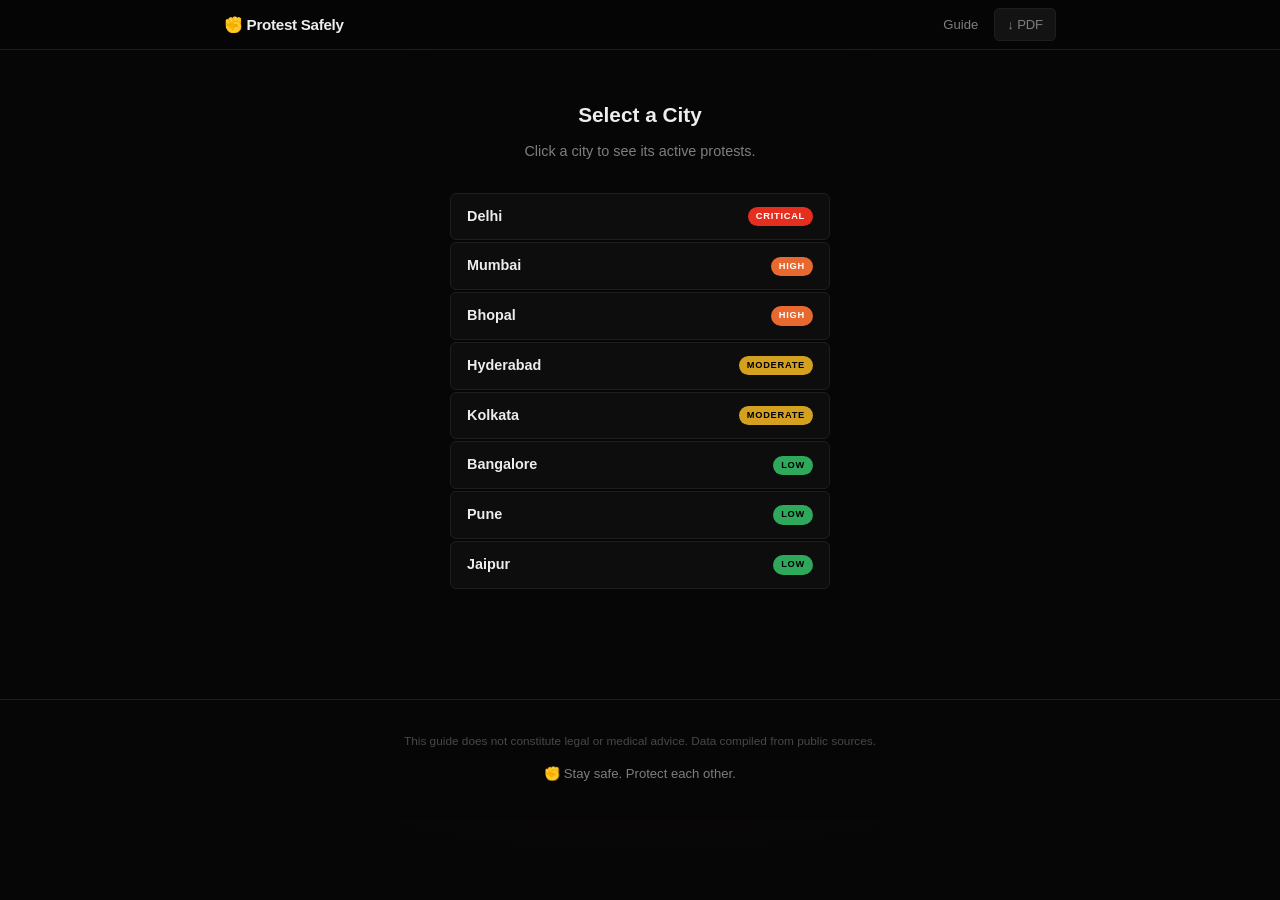
==== city.html @ 6466820f "Initial commit — azadi.wtf protest safety platform - 8 Indian cities with 3 protests each, sorted by" ====
<!DOCTYPE html>
<html lang="en">
<head>
<meta charset="UTF-8">
<meta name="viewport" content="width=device-width, initial-scale=1.0">
<title>City Assessment — Azadi.wtf</title>
<meta name="description" content="Detailed protest safety assessment for this city. Active protests, danger levels, police presence, and ground reports.">
<link rel="stylesheet" href="style.css">
<link rel="icon" href="data:image/svg+xml,<svg xmlns='http://www.w3.org/2000/svg' viewBox='0 0 100 100'><text y='.9em' font-size='90'>&#9994;</text></svg>">
</head>
<body>

<nav class="top-nav">
  <div class="container">
    <a href="index.html" class="nav-logo">&#9994; Protest Safely</a>
    <div class="nav-links">
      <a href="guide.html">Guide</a>
      <a href="Protest%20Safely.pdf" class="btn btn-download btn-small" download>&#8595; PDF</a>
    </div>
  </div>
</nav>

<main class="city-page">
  <div class="container">

    <div id="cityContent">
      <div class="loading">Loading city data...</div>
    </div>
  </div>
</main>

<footer>
  <div class="container">
    <p>This guide does not constitute legal or medical advice. Data compiled from public sources.</p>
    <p class="footer-tag">&#9994; Stay safe. Protect each other.</p>
  </div>
</footer>

<script src="script.js"></script>
</body>
</html>
---- style.css ----
/* ============================================
   AZADI.WTF — Design System
   ============================================ */

:root {
  --bg: #060606;
  --bg-card: #0d0d0d;
  --bg-elevated: #131313;
  --bg-input: #181818;
  --border: #1e1e1e;
  --border-light: #292929;
  --text: #ededed;
  --text-dim: #7e7e7e;
  --text-muted: #484848;
  --accent: #dc4536;
  --accent-hover: #ba372a;
  --accent-glow: rgba(220, 69, 54, 0.08);
  --danger-critical: #e62e1e;
  --danger-high: #e86930;
  --danger-moderate: #d4a020;
  --danger-low: #2ea85a;
  --green-bg: rgba(46, 168, 90, 0.05);
  --red-bg: rgba(230, 46, 30, 0.05);
  --orange-bg: rgba(232, 105, 48, 0.05);
  --yellow-bg: rgba(212, 160, 32, 0.05);
  --font-sans: -apple-system, BlinkMacSystemFont, 'Segoe UI', 'Helvetica Neue', Arial, sans-serif;
  --font-mono: 'SF Mono', 'Fira Code', 'Fira Mono', monospace;
  --radius: 6px;
  --radius-lg: 10px;
  --nav-height: 50px;
}

*, *::before, *::after { margin: 0; padding: 0; box-sizing: border-box; }
html { scroll-behavior: smooth; scroll-padding-top: calc(var(--nav-height) + 24px); font-size: 16px; }

body {
  font-family: var(--font-sans);
  background:
    radial-gradient(ellipse 80% 50% at 50% -20%, rgba(220,69,54,0.04) 0%, transparent 60%),
    var(--bg);
  color: var(--text);
  line-height: 1.65;
  -webkit-font-smoothing: antialiased;
  -moz-osx-font-smoothing: grayscale;
}

.container { max-width: 880px; margin: 0 auto; padding: 0 24px; }

/* ============================================
   BUTTONS
   ============================================ */
.btn {
  display: inline-flex; align-items: center; gap: 7px;
  padding: 10px 22px; font-size: 0.86rem; font-weight: 600;
  border-radius: var(--radius); cursor: pointer; border: none;
  text-decoration: none; transition: all 0.12s ease; white-space: nowrap;
  letter-spacing: -0.01em; font-family: var(--font-sans);
}
.btn-small { padding: 6px 14px; font-size: 0.76rem; }
.btn-large { padding: 14px 36px; font-size: 0.95rem; }
.btn-primary { background: var(--accent); color: #fff; }
.btn-primary:hover { background: var(--accent-hover); transform: translateY(-1px); box-shadow: 0 4px 18px rgba(220,69,54,0.2); }
.btn-secondary { background: var(--bg-elevated); color: var(--text); border: 1px solid var(--border); }
.btn-secondary:hover { border-color: var(--border-light); transform: translateY(-1px); }
.btn-download { background: var(--bg-elevated); color: var(--text); border: 1px solid var(--border); }
.btn-download:hover { border-color: var(--accent); transform: translateY(-1px); }

/* ============================================
   TOP NAV
   ============================================ */
.top-nav {
  position: sticky; top: 0; z-index: 100;
  background: rgba(6,6,6,0.88); backdrop-filter: blur(16px);
  -webkit-backdrop-filter: blur(16px);
  border-bottom: 1px solid var(--border); height: var(--nav-height);
}
.top-nav .container { display: flex; align-items: center; justify-content: space-between; height: 100%; }
.nav-logo { font-size: 0.95rem; font-weight: 800; color: var(--text); text-decoration: none; letter-spacing: -0.02em; }
.nav-links { display: flex; align-items: center; gap: 4px; }
.nav-links a {
  color: var(--text-dim); text-decoration: none; font-size: 0.82rem;
  font-weight: 500; padding: 5px 12px; border-radius: 5px; transition: all 0.1s ease;
}
.nav-links a:hover { color: var(--text); }
.nav-links a.active { color: var(--text); background: var(--bg-elevated); }

/* ============================================
   HERO
   ============================================ */
.hero {
  position: relative; overflow: hidden;
  padding: 100px 0 80px; text-align: center;
  border-bottom: 1px solid var(--border);
}
.hero-graphic { position: absolute; top: 0; left: 0; right: 0; bottom: 0; z-index: 0; opacity: 0.55; }
.hero-graphic svg { width: 100%; height: 100%; }
.hero-content { position: relative; z-index: 1; }
.hero-badge {
  display: inline-block; background: var(--accent); color: #fff;
  font-size: 0.68rem; font-weight: 800; letter-spacing: 0.12em;
  padding: 5px 14px; border-radius: 100px; margin-bottom: 22px; text-transform: uppercase;
}
.hero h1 { font-size: 3rem; font-weight: 900; line-height: 1.06; margin-bottom: 14px; letter-spacing: -0.025em; }
.hero-sub { color: var(--text-dim); font-size: 1rem; max-width: 600px; margin: 0 auto 30px; line-height: 1.55; }
.hero-actions { display: flex; gap: 8px; justify-content: center; flex-wrap: wrap; }
.hero-updated { color: var(--text-muted); font-size: 0.75rem; margin-top: 24px; }
.hero-updated span { color: var(--text-dim); }

/* ============================================
   SECTION HEADERS
   ============================================ */
.section-header { display: flex; justify-content: space-between; align-items: center; margin-bottom: 10px; flex-wrap: wrap; gap: 12px; }
.section-title { font-size: 1.45rem; font-weight: 800; display: flex; align-items: center; gap: 10px; letter-spacing: -0.01em; }
.section-icon { font-size: 1.2rem; opacity: 0.8; }
.section-desc { color: var(--text-dim); margin-bottom: 30px; font-size: 0.9rem; line-height: 1.55; }
.page-header { padding: 44px 0 28px; }
.page-header h1 { font-size: 2rem; font-weight: 900; margin-bottom: 10px; letter-spacing: -0.02em; }

.legend { display: flex; gap: 16px; flex-wrap: wrap; margin-top: 14px; }
.legend-item { display: flex; align-items: center; gap: 6px; font-size: 0.78rem; color: var(--text-dim); font-weight: 500; }
.dot { width: 8px; height: 8px; border-radius: 50%; display: inline-block; flex-shrink: 0; }
.dot.critical { background: var(--danger-critical); }
.dot.high { background: var(--danger-high); }
.dot.moderate { background: var(--danger-moderate); }
.dot.low { background: var(--danger-low); }

/* ============================================
   CITY CARDS (homepage)
   ============================================ */
.city-preview { padding: 60px 0; border-bottom: 1px solid var(--border); }
.city-grid { display: grid; grid-template-columns: 1fr 1fr; gap: 12px; }

.city-card {
  background: var(--bg-card); border: 1px solid var(--border);
  border-radius: var(--radius-lg); padding: 20px 22px;
  border-left: 3px solid; transition: all 0.15s ease;
  cursor: pointer; text-decoration: none; color: inherit; display: block;
}
.city-card:hover { background: var(--bg-elevated); transform: translateY(-1px); box-shadow: 0 6px 24px rgba(0,0,0,0.4); }
.city-card.danger-critical { border-left-color: var(--danger-critical); }
.city-card.danger-high { border-left-color: var(--danger-high); }
.city-card.danger-moderate { border-left-color: var(--danger-moderate); }
.city-card.danger-low { border-left-color: var(--danger-low); }

.city-card-header { display: flex; justify-content: space-between; align-items: flex-start; gap: 10px; margin-bottom: 6px; }
.city-card-header h3 { font-size: 1rem; font-weight: 700; letter-spacing: -0.01em; }
.city-card-status {
  font-size: 0.8rem; color: var(--text-dim); margin-bottom: 8px; line-height: 1.45;
  display: -webkit-box; -webkit-line-clamp: 2; -webkit-box-orient: vertical; overflow: hidden;
}
.city-card-protest-count { font-size: 0.72rem; color: var(--text-muted); font-weight: 500; }

.danger-tag {
  font-size: 0.58rem; font-weight: 800; letter-spacing: 0.08em;
  padding: 2px 8px; border-radius: 100px; white-space: nowrap; text-transform: uppercase;
}
.danger-tag.critical { background: var(--danger-critical); color: #fff; }
.danger-tag.high { background: var(--danger-high); color: #fff; }
.danger-tag.moderate { background: var(--danger-moderate); color: #000; }
.danger-tag.low { background: var(--danger-low); color: #000; }

/* ============================================
   INDIVIDUAL CITY PAGE (city.html)
   ============================================ */
.city-page { padding-bottom: 60px; }
.city-page-header {
  display: flex; justify-content: space-between; align-items: center;
  gap: 16px; margin-bottom: 14px; flex-wrap: wrap;
}
.city-page-header h1 { font-size: 1.8rem; font-weight: 900; letter-spacing: -0.02em; }
.city-page-overall {
  color: var(--text-dim); font-size: 0.9rem; margin-bottom: 28px;
  line-height: 1.55; padding: 14px 18px; background: var(--bg-card);
  border-radius: var(--radius); border: 1px solid var(--border);
}

.danger-tag-large {
  font-size: 0.7rem; font-weight: 800; letter-spacing: 0.08em;
  padding: 5px 14px; border-radius: 100px; text-transform: uppercase;
}
.danger-tag-large.critical { background: var(--danger-critical); color: #fff; }
.danger-tag-large.high { background: var(--danger-high); color: #fff; }
.danger-tag-large.moderate { background: var(--danger-moderate); color: #000; }
.danger-tag-large.low { background: var(--danger-low); color: #000; }

/* ============================================
   PROTEST CARD (used in city pages)
   ============================================ */
.protest-card {
  background: var(--bg-card); border: 1px solid var(--border);
  border-radius: var(--radius-lg); padding: 22px 24px; margin-bottom: 12px;
  border-left: 3px solid;
}
.protest-card.critical { border-left-color: var(--danger-critical); }
.protest-card.high { border-left-color: var(--danger-high); }
.protest-card.moderate { border-left-color: var(--danger-moderate); }
.protest-card.low { border-left-color: var(--danger-low); }

.protest-card-header { display: flex; justify-content: space-between; align-items: flex-start; gap: 12px; margin-bottom: 4px; flex-wrap: wrap; }
.protest-card-header h3 { font-size: 1.05rem; font-weight: 700; letter-spacing: -0.01em; }
.protest-card-meta { font-size: 0.76rem; color: var(--text-muted); margin-bottom: 4px; }
.protest-card-meta strong { color: var(--text-dim); font-weight: 600; }
.protest-card-cause { font-size: 0.83rem; color: var(--text-dim); margin-bottom: 8px; font-style: italic; }
.protest-card-status { font-size: 0.86rem; color: var(--text); margin-bottom: 10px; line-height: 1.55; }
.protest-card-reason { font-size: 0.8rem; color: var(--text-dim); margin-bottom: 10px; padding: 10px 14px; background: var(--bg-elevated); border-radius: var(--radius); }
.protest-card-reason strong { color: var(--text); }
.protest-card-details { list-style: none; font-size: 0.78rem; }
.protest-card-details li { padding: 3px 0; color: var(--text-dim); border-bottom: 1px solid var(--border); }
.protest-card-details li:last-child { border: none; }
.protest-card-details li strong { color: var(--text); font-weight: 600; }
.protest-card-updated { font-size: 0.68rem; color: var(--text-muted); margin-top: 10px; text-align: right; }

/* Other cities nav */
.other-cities { margin-top: 44px; padding-top: 28px; border-top: 1px solid var(--border); }
.other-cities h3 { font-size: 0.9rem; font-weight: 600; margin-bottom: 14px; color: var(--text-dim); letter-spacing: -0.01em; }
.other-cities-grid { display: flex; flex-wrap: wrap; gap: 8px; }
.other-city-chip {
  display: inline-flex; align-items: center; gap: 7px;
  padding: 7px 14px; border-radius: 100px; font-size: 0.8rem;
  font-weight: 500; text-decoration: none; color: var(--text);
  background: var(--bg-card); border: 1px solid var(--border);
  transition: all 0.12s ease;
}
.other-city-chip:hover { border-color: var(--border-light); background: var(--bg-elevated); transform: translateY(-1px); }
.other-city-chip .danger-tag { margin-left: 2px; }

/* City selector */
.city-selector { text-align: center; padding: 48px 0; }
.city-selector h2 { font-size: 1.3rem; margin-bottom: 8px; }
.city-selector-list { list-style: none; max-width: 380px; margin: 20px auto 0; text-align: left; }
.city-selector-list li { margin-bottom: 2px; }
.city-selector-list a {
  display: flex; justify-content: space-between; align-items: center;
  padding: 11px 16px; background: var(--bg-card); border: 1px solid var(--border);
  border-radius: var(--radius); text-decoration: none; color: var(--text);
  font-weight: 600; font-size: 0.9rem; transition: all 0.12s ease;
}
.city-selector-list a:hover { border-color: var(--border-light); background: var(--bg-elevated); }

/* ============================================
   GUIDE CHUNKS (homepage)
   ============================================ */
.guide-preview { padding: 60px 0; border-bottom: 1px solid var(--border); }
.guide-chunks { display: grid; grid-template-columns: repeat(4, 1fr); gap: 10px; }
.chunk-card {
  background: var(--bg-card); border: 1px solid var(--border);
  border-radius: var(--radius-lg); padding: 20px; text-decoration: none;
  color: inherit; transition: all 0.12s ease; display: block;
}
.chunk-card:hover { border-color: var(--border-light); transform: translateY(-1px); }
.chunk-icon { font-size: 1.3rem; display: block; margin-bottom: 8px; opacity: 0.85; }
.chunk-card h3 { font-size: 0.92rem; font-weight: 700; margin-bottom: 4px; letter-spacing: -0.01em; }
.chunk-card p { font-size: 0.76rem; color: var(--text-dim); line-height: 1.4; }

/* ============================================
   GUIDE PAGE (guide.html)
   ============================================ */
.guide-page { padding-bottom: 60px; }
.guide-layout { display: grid; grid-template-columns: 200px 1fr; gap: 44px; margin-top: 8px; }

.guide-nav { position: sticky; top: calc(var(--nav-height) + 20px); align-self: start; }
.guide-nav ul { list-style: none; }
.guide-nav li { margin-bottom: 1px; }
.guide-nav a {
  display: block; padding: 7px 12px; font-size: 0.8rem; font-weight: 500;
  color: var(--text-dim); text-decoration: none; border-radius: 5px;
  transition: all 0.1s ease; letter-spacing: -0.01em;
}
.guide-nav a:hover { color: var(--text); background: var(--bg-elevated); }
.guide-nav a.active { color: var(--accent); background: rgba(220,69,54,0.08); }

.guide-section { margin-bottom: 44px; padding-bottom: 44px; border-bottom: 1px solid var(--border); }
.guide-section:last-child { border-bottom: none; margin-bottom: 0; padding-bottom: 0; }
.guide-section h2 { font-size: 1.35rem; font-weight: 800; margin-bottom: 14px; display: flex; align-items: center; gap: 8px; letter-spacing: -0.01em; }
.guide-section h3 { font-size: 1rem; font-weight: 700; margin: 24px 0 8px; color: var(--accent); letter-spacing: -0.01em; }
.guide-section h4 { font-size: 0.9rem; font-weight: 700; margin: 14px 0 6px; }
.guide-section p { color: var(--text-dim); margin-bottom: 12px; font-size: 0.88rem; line-height: 1.6; }

.checklist { list-style: none; margin-bottom: 16px; }
.checklist li {
  padding: 6px 0 6px 24px; position: relative; font-size: 0.88rem;
  color: var(--text-dim); border-bottom: 1px solid var(--border);
}
.checklist li:last-child { border-bottom: none; }
.checklist li::before {
  content: ""; position: absolute; left: 7px; top: 13px;
  width: 5px; height: 5px; background: var(--accent); border-radius: 50%; opacity: 0.7;
}
.checklist li strong { color: var(--text); font-weight: 600; }
.checklist li ul { margin: 4px 0 0 12px; list-style: disc; }
.checklist li ul li { padding: 2px 0; font-size: 0.83rem; border-bottom: none; color: var(--text-dim); }
.checklist li ul li::before { display: none; }

.highlight-box {
  background: var(--bg-elevated); border: 1px solid var(--border);
  border-radius: var(--radius); padding: 14px 18px; margin-top: 16px; margin-bottom: 16px;
  font-size: 0.85rem; line-height: 1.55;
}
.highlight-box strong { color: var(--accent); display: block; margin-bottom: 4px; }
.highlight-box ul { margin: 6px 0 0 16px; }
.highlight-box li { padding: 2px 0; font-size: 0.83rem; color: var(--text-dim); }
.highlight-box a { color: var(--accent); }

.roles-grid { display: grid; grid-template-columns: 1fr 1fr; gap: 10px; }
.role-card { background: var(--bg-card); border: 1px solid var(--border); border-radius: var(--radius); padding: 18px; }
.role-card h4 { margin-top: 0; margin-bottom: 6px; font-weight: 700; }
.role-card p { font-size: 0.8rem; margin-bottom: 0; }

.legal-grid { display: grid; grid-template-columns: 1fr 1fr; gap: 10px; }
.legal-card { background: var(--bg-card); border: 1px solid var(--border); border-radius: var(--radius); padding: 18px; }
.legal-card h4 { margin-top: 0; margin-bottom: 6px; font-size: 0.88rem; font-weight: 700; }
.legal-card p { font-size: 0.8rem; color: var(--text-dim); margin-bottom: 0; }

.glossary-list { display: grid; gap: 0; }
.glossary-list dt { font-weight: 700; padding: 12px 0 2px; border-top: 1px solid var(--border); color: var(--text); font-size: 0.88rem; }
.glossary-list dd { font-size: 0.83rem; color: var(--text-dim); padding: 0 0 12px; margin: 0; line-height: 1.55; }

/* ============================================
   CITIES OVERVIEW PAGE (cities.html — kept for backward compat)
   ============================================ */
.cities-page { padding-bottom: 60px; }
.city-detail { margin-bottom: 36px; }
.city-detail-header { display: flex; justify-content: space-between; align-items: flex-start; gap: 12px; margin-bottom: 10px; flex-wrap: wrap; }
.city-detail-header h2 { font-size: 1.35rem; font-weight: 800; letter-spacing: -0.01em; }
.city-detail-header a { text-decoration: none; color: inherit; }
.city-detail-header a:hover { color: var(--accent); }
.city-detail-overall { color: var(--text-dim); font-size: 0.86rem; margin-bottom: 18px; line-height: 1.5; padding: 12px 16px; background: var(--bg-card); border-radius: var(--radius); border: 1px solid var(--border); }

/* ============================================
   NEWS FEED (city pages)
   ============================================ */
.news-feed { margin-top: 40px; padding-top: 28px; border-top: 1px solid var(--border); }
.news-feed h2 { font-size: 1.2rem; font-weight: 800; margin-bottom: 16px; letter-spacing: -0.01em; }
.news-item {
  display: block; padding: 14px 16px; margin-bottom: 6px;
  background: var(--bg-card); border: 1px solid var(--border);
  border-radius: var(--radius); text-decoration: none; color: inherit;
  transition: all 0.12s ease;
}
.news-item:hover { border-color: var(--border-light); background: var(--bg-elevated); }
.news-item-source { font-size: 0.7rem; font-weight: 700; color: var(--accent); margin-bottom: 4px; text-transform: uppercase; letter-spacing: 0.05em; }
.news-item-type {
  font-weight: 500; color: var(--text-muted); font-size: 0.65rem;
  background: var(--bg-elevated); padding: 1px 6px; border-radius: 3px; margin-left: 6px;
}
.news-item h4 { font-size: 0.88rem; font-weight: 700; margin: 0 0 4px; line-height: 1.35; }
.news-item p { font-size: 0.78rem; color: var(--text-dim); margin: 0; line-height: 1.45; }

/* ============================================
   PDF CTA
   ============================================ */
.pdf-cta { padding: 56px 0; text-align: center; border-top: 1px solid var(--border); background: var(--bg-card); }
.pdf-cta h2 { font-size: 1.4rem; margin-bottom: 8px; }
.pdf-cta p { color: var(--text-dim); margin-bottom: 20px; font-size: 0.9rem; }

/* ============================================
   FOOTER
   ============================================ */
footer { padding: 32px 0; text-align: center; font-size: 0.74rem; color: var(--text-muted); border-top: 1px solid var(--border); }
footer p { margin-bottom: 4px; }
footer a { color: var(--accent); text-decoration: none; }
footer a:hover { text-decoration: underline; }
.footer-tag { margin-top: 12px; color: var(--text-dim); font-size: 0.82rem; }

/* ============================================
   STATES
   ============================================ */
.loading { text-align: center; padding: 40px; color: var(--text-muted); font-size: 0.85rem; }
.error-state { text-align: center; padding: 40px; color: var(--danger-critical); font-size: 0.85rem; }
.disclaimer-box {
  background: var(--bg-elevated); border: 1px solid var(--border);
  border-radius: var(--radius); padding: 12px 16px;
  font-size: 0.78rem; color: var(--text-dim); margin-top: 20px;
}

/* ============================================
   RESPONSIVE
   ============================================ */
@media (max-width: 840px) {
  .guide-layout { grid-template-columns: 1fr; gap: 20px; }
  .guide-nav { position: static; overflow-x: auto; white-space: nowrap; padding-bottom: 4px; -webkit-overflow-scrolling: touch; }
  .guide-nav ul { display: flex; gap: 2px; }
  .guide-nav li { margin-bottom: 0; }
  .guide-nav a { white-space: nowrap; font-size: 0.76rem; padding: 5px 10px; }
  .guide-chunks { grid-template-columns: repeat(3, 1fr); }
}

@media (max-width: 768px) {
  .hero { padding: 64px 0 48px; }
  .hero h1 { font-size: 1.8rem; }
  .hero-sub { font-size: 0.9rem; }
  .hero-actions { flex-direction: column; align-items: stretch; }
  .hero-actions .btn { justify-content: center; }
  .city-grid { grid-template-columns: 1fr; }
  .guide-chunks { grid-template-columns: 1fr 1fr; }
  .roles-grid, .legal-grid { grid-template-columns: 1fr; }
  .section-title { font-size: 1.2rem; }
  .page-header h1 { font-size: 1.5rem; }
  .container { padding: 0 16px; }
  .protest-card { padding: 18px; }
}

@media (max-width: 480px) {
  .hero h1 { font-size: 1.4rem; }
  .guide-chunks { grid-template-columns: 1fr; }
  .nav-links a { font-size: 0.76rem; padding: 4px 8px; }
  .legend { gap: 8px; }
  .legend-item { font-size: 0.7rem; }
  .page-header { padding: 32px 0 20px; }
}

/* ============================================
   PRINT (PDF download)
   ============================================ */
@media print {
  body { background: #fff; color: #000; font-size: 10pt; }
  .top-nav, .hero-graphic, .guide-preview, .pdf-cta, .btn { display: none; }
  .hero { background: none; border-bottom: 2px solid #000; padding: 12px 0; position: static; }
  .hero-content { position: static; }
  .hero-badge { background: #000; color: #fff; }
  .hero h1 { color: #000; font-size: 18pt; }
  .hero-sub { color: #444; }

  .city-card, .protest-card, .role-card, .legal-card { background: #f8f8f8; border: 1px solid #ddd; break-inside: avoid; }
  .city-card.danger-critical, .protest-card.critical { border-left-color: #c00; }
  .city-card.danger-high, .protest-card.high { border-left-color: #d55; }
  .city-card.danger-moderate, .protest-card.moderate { border-left-color: #c90; }
  .city-card.danger-low, .protest-card.low { border-left-color: #1a7; }
  .danger-tag.critical { background: #c00; color: #fff; }
  .danger-tag.high { background: #d55; color: #fff; }
  .danger-tag.moderate { background: #c90; color: #000; }
  .danger-tag.low { background: #1a7; color: #fff; }
  .danger-tag-large.critical { background: #c00; color: #fff; }
  .danger-tag-large.high { background: #d55; color: #fff; }
  .danger-tag-large.moderate { background: #c90; color: #000; }
  .danger-tag-large.low { background: #1a7; color: #fff; }

  .city-grid, .roles-grid, .legal-grid { grid-template-columns: 1fr 1fr; }
  .guide-chunks, .guide-nav, .other-cities { display: none; }
  .guide-layout { grid-template-columns: 1fr; }
  .section-title { font-size: 13pt; }
  .guide-section h2 { font-size: 13pt; }
  .guide-section h3 { font-size: 11pt; color: #000; }
  .guide-section { break-inside: avoid; }
  .checklist li::before { background: #000; }
  .checklist li strong { color: #000; }
  .highlight-box { background: #f0f0f0; border: 1px solid #ddd; }
  footer { border-top: 1px solid #ddd; color: #666; }
  a { color: #000; text-decoration: underline; }
  @page { margin: 10mm; }
}
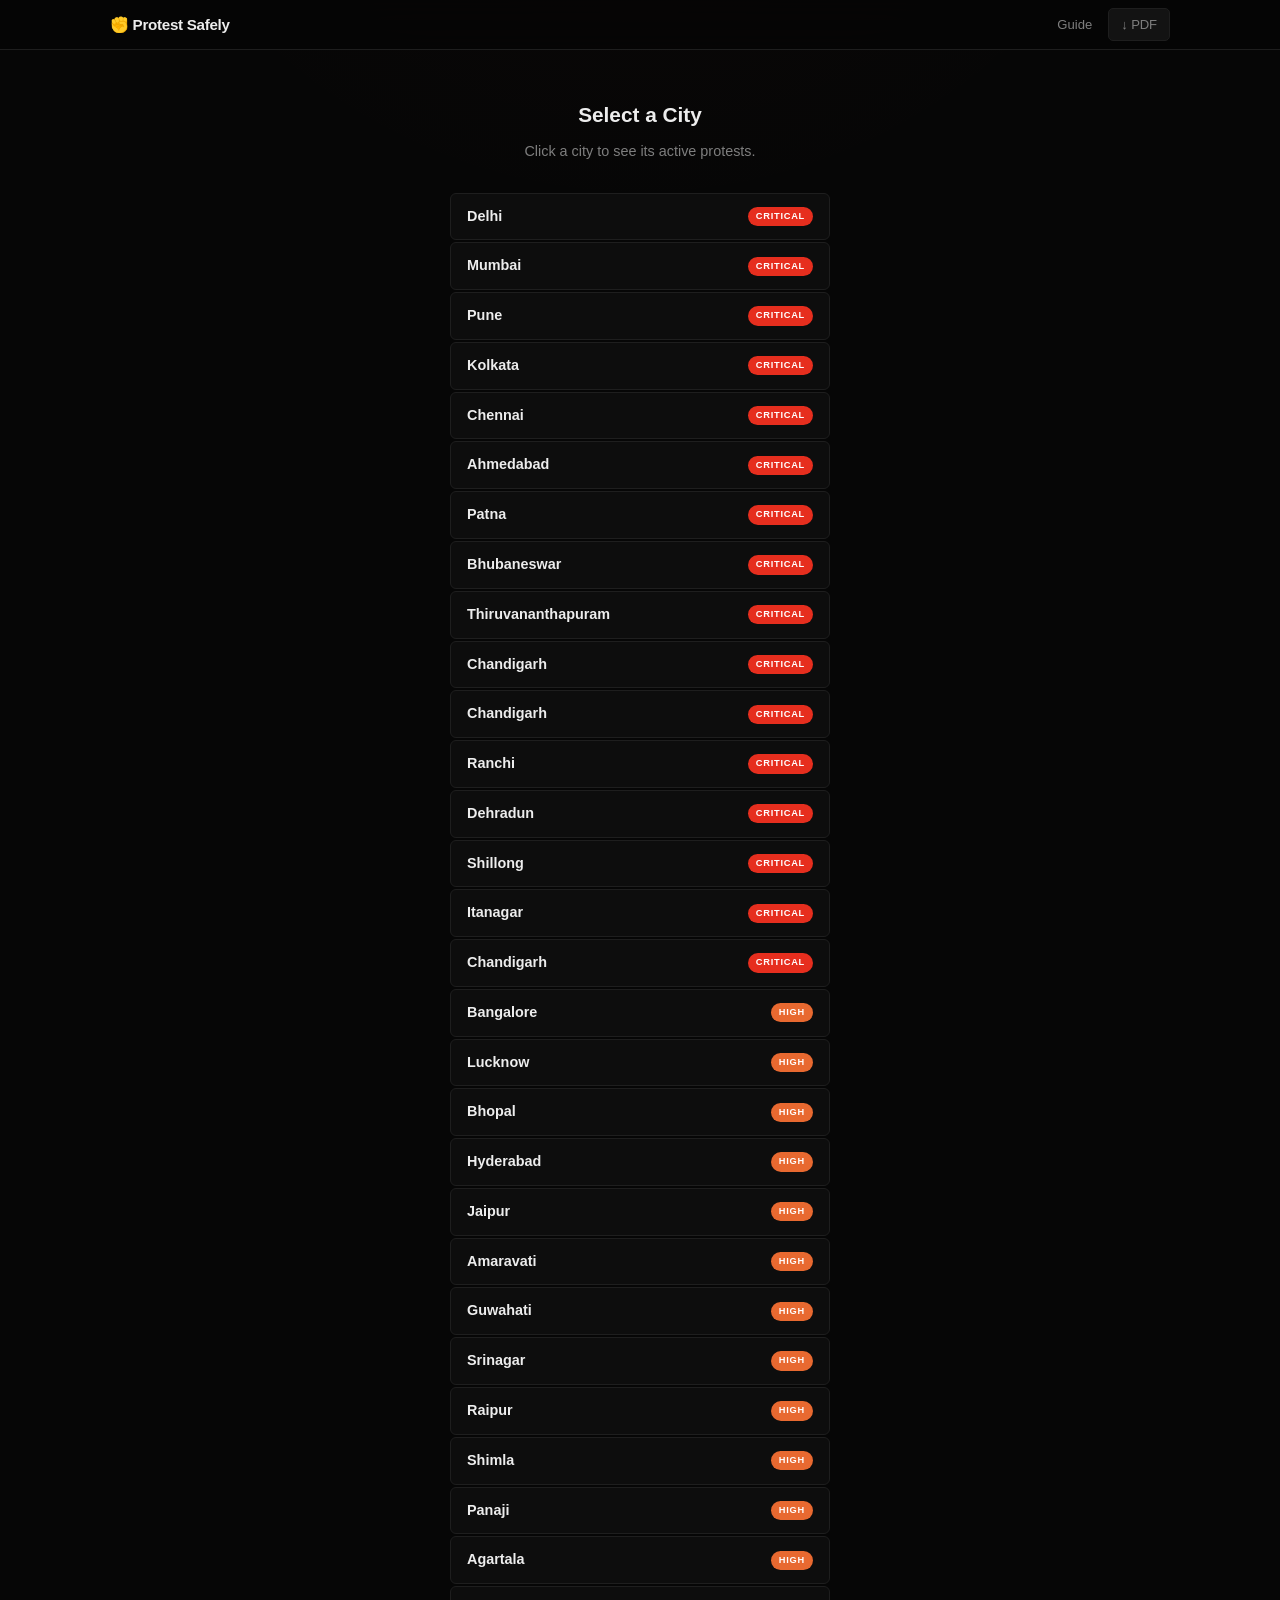
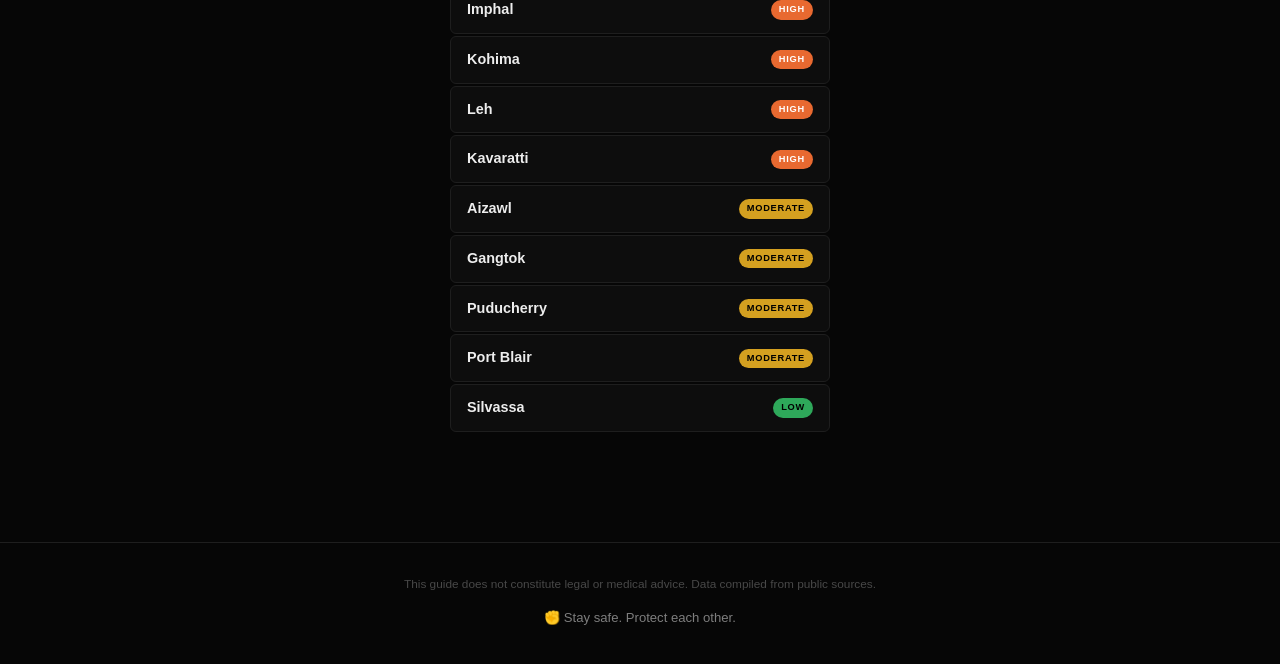
==== commit 12eee315: "Sync repo with production: per-city cap, health sweep, TinyFish REST The repo had fallen behind what" ====
--- a/city.html
+++ b/city.html
@@ -38,4 +38,4 @@
 
 <script src="script.js"></script>
 </body>
-</html>
+</html>
--- a/style.css
+++ b/style.css
@@ -44,7 +44,7 @@
   -moz-osx-font-smoothing: grayscale;
 }
 
-.container { max-width: 880px; margin: 0 auto; padding: 0 24px; }
+.container { max-width: 1100px; margin: 0 auto; padding: 0 24px; }
 
 /* ============================================
    BUTTONS
@@ -74,7 +74,7 @@
   -webkit-backdrop-filter: blur(16px);
   border-bottom: 1px solid var(--border); height: var(--nav-height);
 }
-.top-nav .container { display: flex; align-items: center; justify-content: space-between; height: 100%; }
+.top-nav .container { max-width: 1100px; margin: 0 auto; padding: 0 20px; display: flex; align-items: center; justify-content: space-between; height: 100%; }
 .nav-logo { font-size: 0.95rem; font-weight: 800; color: var(--text); text-decoration: none; letter-spacing: -0.02em; }
 .nav-links { display: flex; align-items: center; gap: 4px; }
 .nav-links a {
@@ -83,6 +83,28 @@
 }
 .nav-links a:hover { color: var(--text); }
 .nav-links a.active { color: var(--text); background: var(--bg-elevated); }
+
+/* PDF nav button — must match all pages */
+.btn-pdf { display:inline-flex; align-items:center; gap:6px; padding:6px 14px; font-size:0.76rem; font-weight:600; border-radius:5px; cursor:pointer; border:1px solid var(--border); background:var(--bg-elevated); color:var(--text); text-decoration:none; transition:all 0.1s; font-family:var(--font); }
+.btn-pdf:hover { border-color:var(--accent); }
+
+/* Hamburger menu — mobile only */
+.nav-toggle { display:none; }
+.nav-toggle-label { display:none; cursor:pointer; padding:4px; }
+.nav-toggle-label span { display:block; width:22px; height:2px; background:var(--text-dim); margin:5px 0; border-radius:2px; transition:all 0.2s; }
+.nav-toggle:checked ~ .nav-links { display:flex; }
+.nav-toggle:checked ~ .nav-toggle-label span:nth-child(1) { transform:rotate(45deg) translate(5px,5px); }
+.nav-toggle:checked ~ .nav-toggle-label span:nth-child(2) { opacity:0; }
+.nav-toggle:checked ~ .nav-toggle-label span:nth-child(3) { transform:rotate(-45deg) translate(5px,-5px); }
+
+@media (max-width:640px) {
+  .nav-toggle-label { display:block; }
+  .nav-links { display:none; position:absolute; top:50px; left:0; right:0;
+    background:rgba(6,6,6,0.96); backdrop-filter:blur(16px);
+    flex-direction:column; padding:12px 20px; gap:2px;
+    border-bottom:1px solid var(--border); z-index:99; }
+  .nav-links a { padding:10px 16px; width:100%; border-radius:6px; }
+}
 
 /* ============================================
    HERO
@@ -448,4 +470,4 @@
   footer { border-top: 1px solid #ddd; color: #666; }
   a { color: #000; text-decoration: underline; }
   @page { margin: 10mm; }
-}
+}
